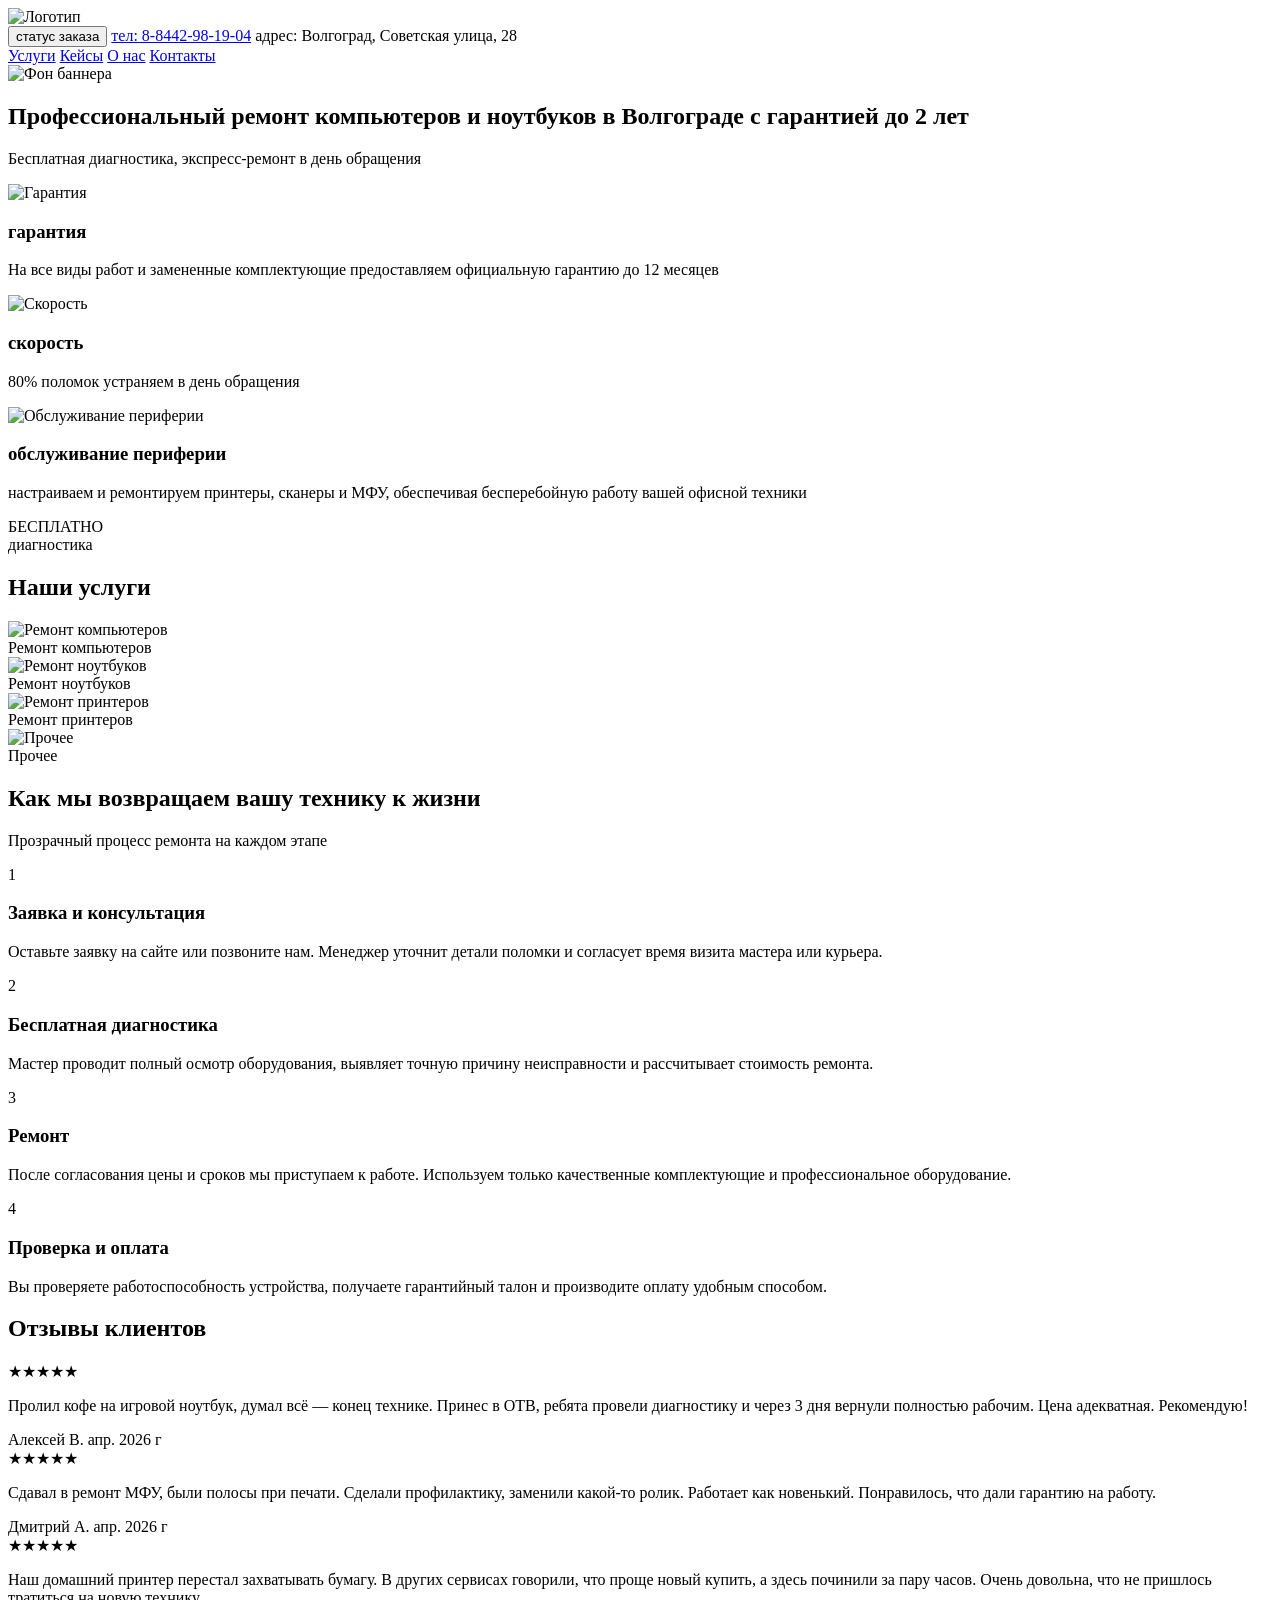
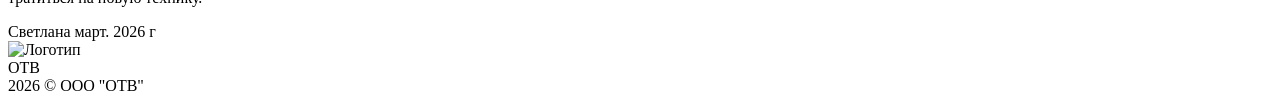
==== index.html @ 926a8d76 "Add files via upload" ====
<!DOCTYPE html>
<html lang="ru">
<head>
    <meta charset="UTF-8">
    <meta name="viewport" content="width=device-width, initial-scale=1.0">
    <title>Ремонт компьютеров и ноутбуков в Волгограде</title>
    <link rel="stylesheet" href="css/global.css">
    <link rel="stylesheet" href="css/main-page.css">
</head>
<body>

<header class="site-header">
    <div class="header-container">
        <div class="logo">
            <img src="img/logo.png" alt="Логотип">
        </div>
        <div class="header-right">
            <div class="header-top">
                <button class="btn-status" id="orderStatusBtn">статус заказа</button>
                <a href="tel:+78442981904" class="header-phone">тел: 8-8442-98-19-04</a>
                <span class="header-address">адрес: Волгоград, Советская улица, 28</span>
            </div>
            <nav class="navigation">
                <a href="services.html">Услуги</a>
                <a href="cases.html">Кейсы</a>
                <a href="about.html">О нас</a>
                <a href="contacts.html">Контакты</a>
            </nav>
        </div>
    </div>
</header>

<main>
    <section class="hero-banner">
        <div class="hero-bg">
            <img src="img/hero-bg.png" alt="Фон баннера">
        </div>
        <div class="hero-content">
            <h1>Профессиональный ремонт компьютеров и ноутбуков в Волгограде с гарантией до 2 лет</h1>
            <p>Бесплатная диагностика, экспресс-ремонт в день обращения</p>
        </div>
    </section>

    <section class="advantages">
        <div class="advantages-container">
            <div class="advantage-item">
                <div class="advantage-icon">
                    <img src="img/icon-warranty.png" alt="Гарантия">
                </div>
                <h3>гарантия</h3>
                <p>На все виды работ и замененные комплектующие предоставляем официальную гарантию до 12 месяцев</p>
            </div>

            <div class="advantage-item">
                <div class="advantage-icon">
                    <img src="img/icon-speed.png" alt="Скорость">
                </div>
                <h3>скорость</h3>
                <p>80% поломок устраняем в день обращения</p>
            </div>

            <div class="advantage-item">
                <div class="advantage-icon">
                    <img src="img/icon-service.png" alt="Обслуживание периферии">
                </div>
                <h3>обслуживание периферии</h3>
                <p>настраиваем и ремонтируем принтеры, сканеры и МФУ, обеспечивая бесперебойную работу вашей офисной техники</p>
            </div>

            <div class="advantage-item advantage-promo">
                <div class="promo-title">БЕСПЛАТНО</div>
                <div class="promo-subtitle">диагностика</div>
            </div>
        </div>
    </section>

    <section class="services-overview">
        <h2>Наши услуги</h2>
        <div class="services-grid">
            <div class="service-card">
                <div class="service-img">
                    <img src="img/service-pc.png" alt="Ремонт компьютеров" loading="lazy">
                </div>
                <div class="service-title">Ремонт компьютеров</div>
            </div>

            <div class="service-card">
                <div class="service-img">
                    <img src="img/service-laptop.png" alt="Ремонт ноутбуков" loading="lazy">
                </div>
                <div class="service-title">Ремонт ноутбуков</div>
            </div>

            <div class="service-card">
                <div class="service-img">
                    <img src="img/service-printer.png" alt="Ремонт принтеров" loading="lazy">
                </div>
                <div class="service-title">Ремонт принтеров</div>
            </div>

            <div class="service-card">
                <div class="service-img">
                    <img src="img/service-other.png" alt="Прочее" loading="lazy">
                </div>
                <div class="service-title">Прочее</div>
            </div>
        </div>
    </section>

    <section class="workflow">
        <div class="workflow-container">
            <h2>Как мы возвращаем вашу технику к жизни</h2>
            <p class="workflow-subtitle">Прозрачный процесс ремонта на каждом этапе</p>

            <div class="steps-grid">
                <div class="step-card">
                    <div class="step-number">1</div>
                    <h3>Заявка и консультация</h3>
                    <p>Оставьте заявку на сайте или позвоните нам. Менеджер уточнит детали поломки и согласует время визита мастера или курьера.</p>
                </div>

                <div class="step-card">
                    <div class="step-number">2</div>
                    <h3>Бесплатная диагностика</h3>
                    <p>Мастер проводит полный осмотр оборудования, выявляет точную причину неисправности и рассчитывает стоимость ремонта.</p>
                </div>

                <div class="step-card">
                    <div class="step-number">3</div>
                    <h3>Ремонт</h3>
                    <p>После согласования цены и сроков мы приступаем к работе. Используем только качественные комплектующие и профессиональное оборудование.</p>
                </div>

                <div class="step-card">
                    <div class="step-number">4</div>
                    <h3>Проверка и оплата</h3>
                    <p>Вы проверяете работоспособность устройства, получаете гарантийный талон и производите оплату удобным способом.</p>
                </div>
            </div>
        </div>
    </section>

    <section class="reviews">
        <div class="reviews-container">
            <h2>Отзывы клиентов</h2>
            <div class="reviews-grid">
                <div class="review-card">
                    <div class="stars">★★★★★</div>
                    <p class="review-text">Пролил кофе на игровой ноутбук, думал всё — конец технике. Принес в ОТВ, ребята провели диагностику и через 3 дня вернули полностью рабочим. Цена адекватная. Рекомендую!</p>
                    <div class="review-footer">
                        <span class="author-name">Алексей В.</span>
                        <span class="review-date">апр. 2026 г</span>
                    </div>
                </div>

                <div class="review-card">
                    <div class="stars">★★★★★</div>
                    <p class="review-text">Сдавал в ремонт МФУ, были полосы при печати. Сделали профилактику, заменили какой-то ролик. Работает как новенький. Понравилось, что дали гарантию на работу.</p>
                    <div class="review-footer">
                        <span class="author-name">Дмитрий А.</span>
                        <span class="review-date">апр. 2026 г</span>
                    </div>
                </div>

                <div class="review-card">
                    <div class="stars">★★★★★</div>
                    <p class="review-text">Наш домашний принтер перестал захватывать бумагу. В других сервисах говорили, что проще новый купить, а здесь починили за пару часов. Очень довольна, что не пришлось тратиться на новую технику.</p>
                    <div class="review-footer">
                        <span class="author-name">Светлана</span>
                        <span class="review-date">март. 2026 г</span>
                    </div>
                </div>
            </div>
        </div>
    </section>
</main>

<footer class="site-footer">
    <div class="footer-container">
        <div class="footer-logo-block">
            <div class="footer-logo">
                <img src="img/logo.png" alt="Логотип">
            </div>
            <span class="footer-brand">ОТВ</span>
        </div>
        <div class="footer-copy">2026 © ООО "ОТВ"</div>
    </div>
</footer>

<script src="js/global.js"></script>
</body>
</html>
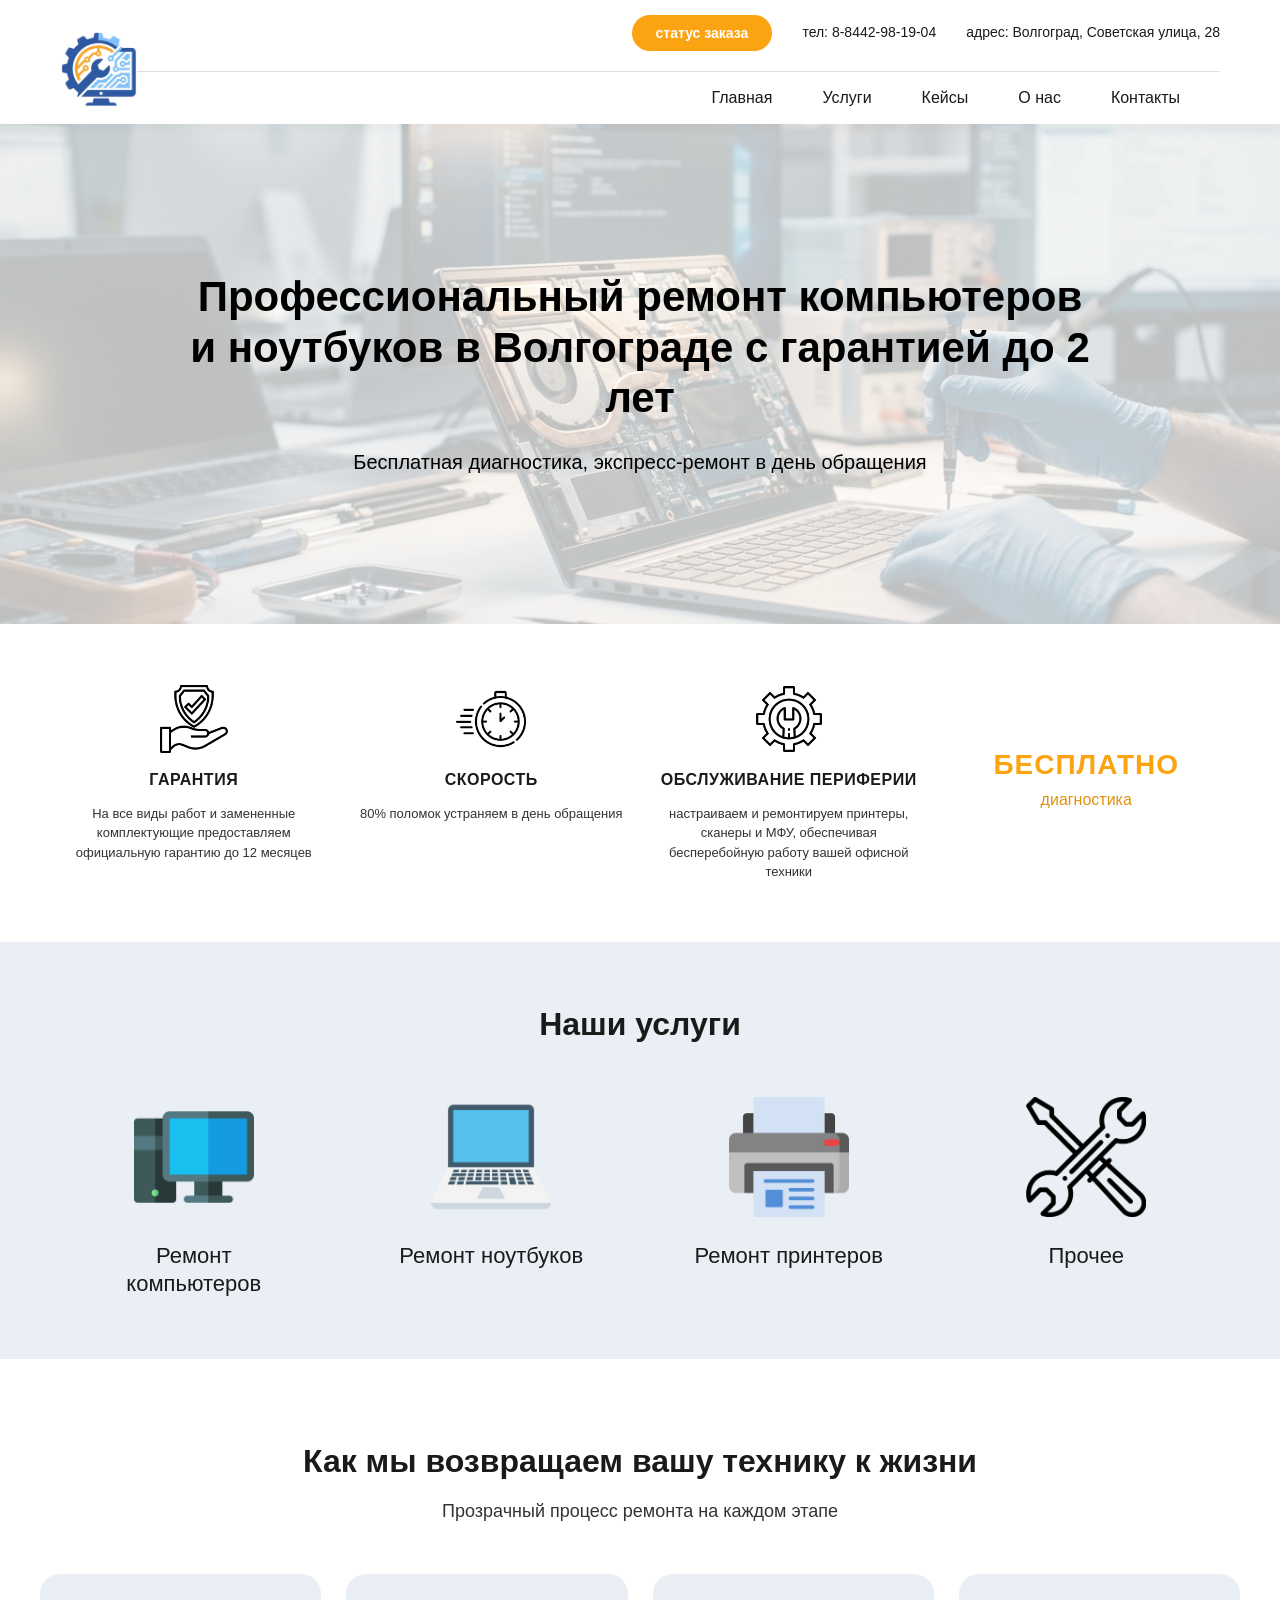
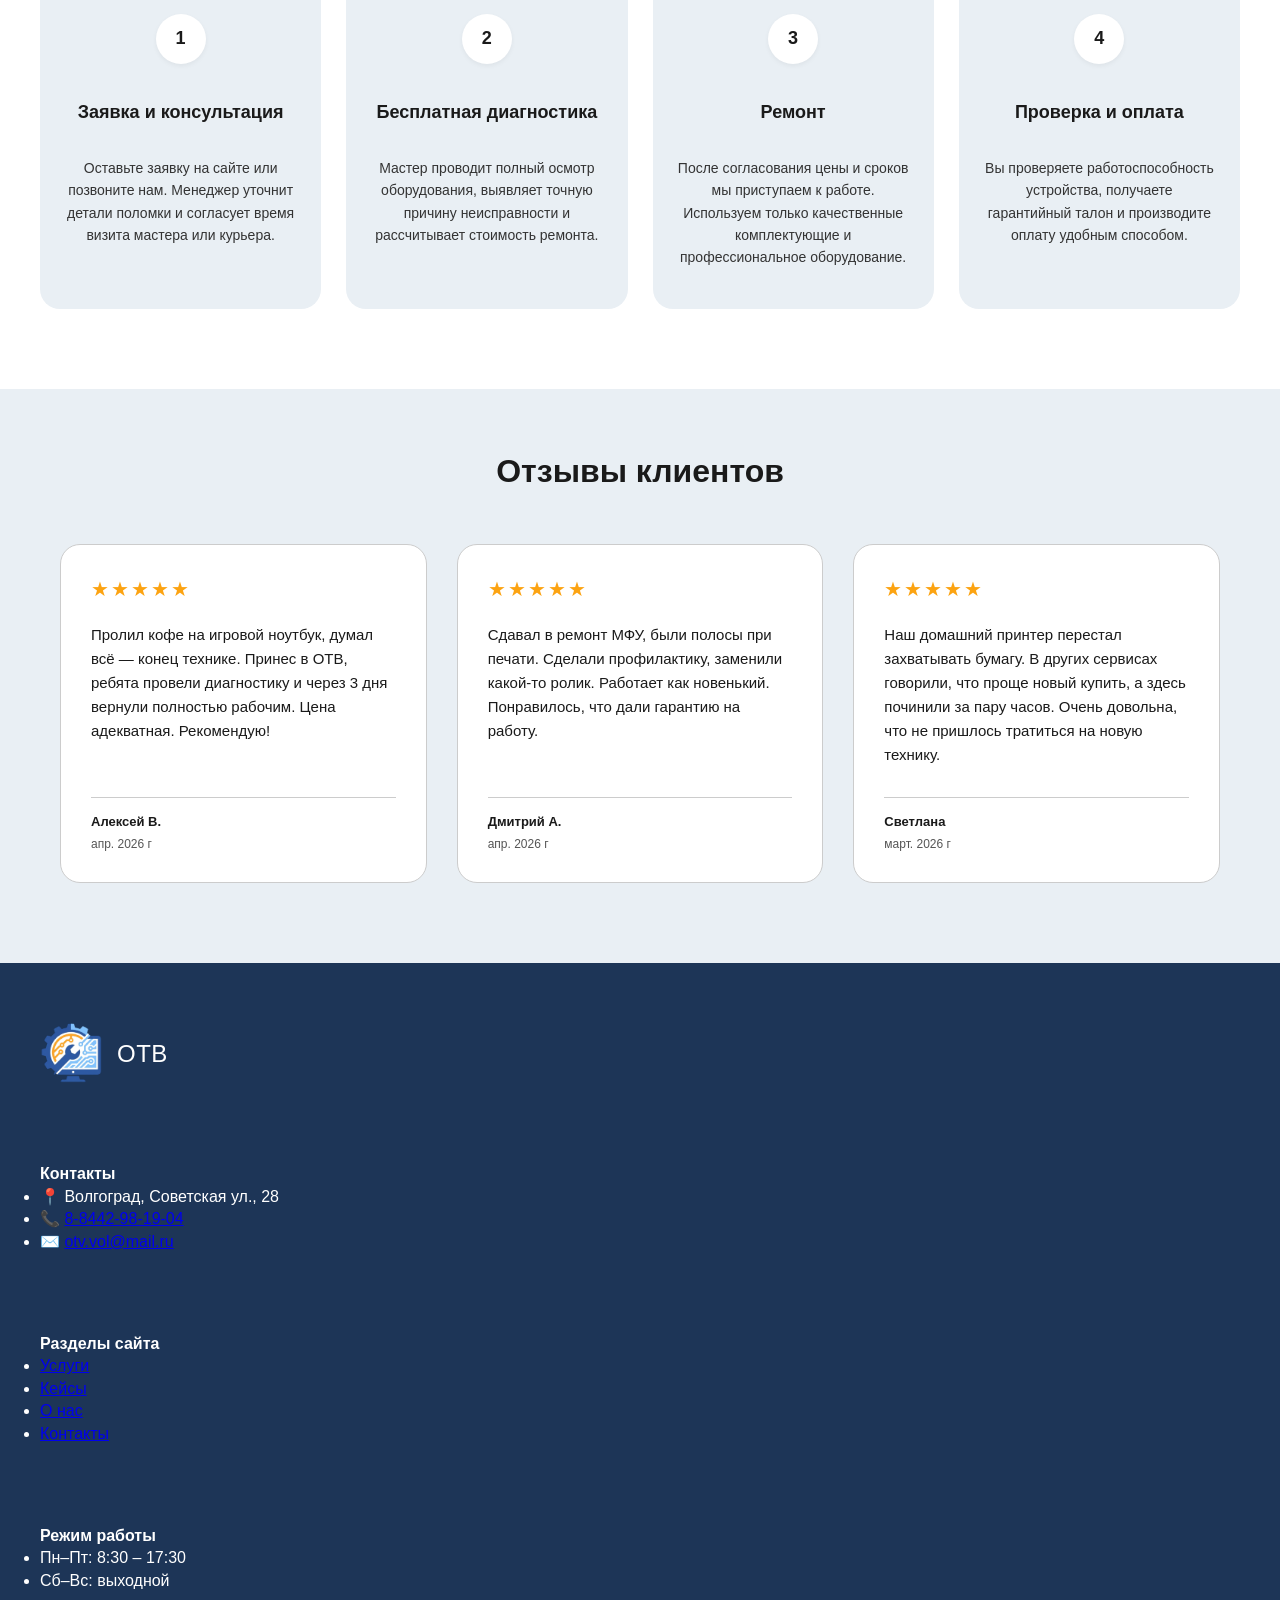
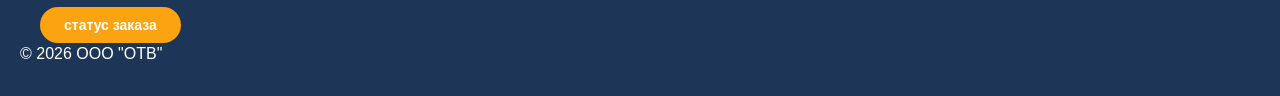
==== commit 37119f5e: "Update index.html" ====
--- a/index.html
+++ b/index.html
@@ -4,6 +4,7 @@
     <meta charset="UTF-8">
     <meta name="viewport" content="width=device-width, initial-scale=1.0">
     <title>Ремонт компьютеров и ноутбуков в Волгограде</title>
+    <link rel="icon" href="data:image/svg+xml,<svg xmlns='http://www.w3.org/2000/svg' viewBox='0 0 100 100'><text y='.9em' font-size='90'>🔧</text></svg>">
     <link rel="stylesheet" href="css/global.css">
     <link rel="stylesheet" href="css/main-page.css">
 </head>
@@ -21,6 +22,7 @@
                 <span class="header-address">адрес: Волгоград, Советская улица, 28</span>
             </div>
             <nav class="navigation">
+                <a href="index.html" class="active">Главная</a>
                 <a href="services.html">Услуги</a>
                 <a href="cases.html">Кейсы</a>
                 <a href="about.html">О нас</a>
@@ -50,7 +52,6 @@
                 <h3>гарантия</h3>
                 <p>На все виды работ и замененные комплектующие предоставляем официальную гарантию до 12 месяцев</p>
             </div>
-
             <div class="advantage-item">
                 <div class="advantage-icon">
                     <img src="img/icon-speed.png" alt="Скорость">
@@ -58,7 +59,6 @@
                 <h3>скорость</h3>
                 <p>80% поломок устраняем в день обращения</p>
             </div>
-
             <div class="advantage-item">
                 <div class="advantage-icon">
                     <img src="img/icon-service.png" alt="Обслуживание периферии">
@@ -66,7 +66,6 @@
                 <h3>обслуживание периферии</h3>
                 <p>настраиваем и ремонтируем принтеры, сканеры и МФУ, обеспечивая бесперебойную работу вашей офисной техники</p>
             </div>
-
             <div class="advantage-item advantage-promo">
                 <div class="promo-title">БЕСПЛАТНО</div>
                 <div class="promo-subtitle">диагностика</div>
@@ -83,21 +82,18 @@
                 </div>
                 <div class="service-title">Ремонт компьютеров</div>
             </div>
-
             <div class="service-card">
                 <div class="service-img">
                     <img src="img/service-laptop.png" alt="Ремонт ноутбуков" loading="lazy">
                 </div>
                 <div class="service-title">Ремонт ноутбуков</div>
             </div>
-
             <div class="service-card">
                 <div class="service-img">
                     <img src="img/service-printer.png" alt="Ремонт принтеров" loading="lazy">
                 </div>
                 <div class="service-title">Ремонт принтеров</div>
             </div>
-
             <div class="service-card">
                 <div class="service-img">
                     <img src="img/service-other.png" alt="Прочее" loading="lazy">
@@ -111,26 +107,22 @@
         <div class="workflow-container">
             <h2>Как мы возвращаем вашу технику к жизни</h2>
             <p class="workflow-subtitle">Прозрачный процесс ремонта на каждом этапе</p>
-
             <div class="steps-grid">
                 <div class="step-card">
                     <div class="step-number">1</div>
                     <h3>Заявка и консультация</h3>
                     <p>Оставьте заявку на сайте или позвоните нам. Менеджер уточнит детали поломки и согласует время визита мастера или курьера.</p>
                 </div>
-
                 <div class="step-card">
                     <div class="step-number">2</div>
                     <h3>Бесплатная диагностика</h3>
                     <p>Мастер проводит полный осмотр оборудования, выявляет точную причину неисправности и рассчитывает стоимость ремонта.</p>
                 </div>
-
                 <div class="step-card">
                     <div class="step-number">3</div>
                     <h3>Ремонт</h3>
                     <p>После согласования цены и сроков мы приступаем к работе. Используем только качественные комплектующие и профессиональное оборудование.</p>
                 </div>
-
                 <div class="step-card">
                     <div class="step-number">4</div>
                     <h3>Проверка и оплата</h3>
@@ -152,7 +144,6 @@
                         <span class="review-date">апр. 2026 г</span>
                     </div>
                 </div>
-
                 <div class="review-card">
                     <div class="stars">★★★★★</div>
                     <p class="review-text">Сдавал в ремонт МФУ, были полосы при печати. Сделали профилактику, заменили какой-то ролик. Работает как новенький. Понравилось, что дали гарантию на работу.</p>
@@ -161,7 +152,6 @@
                         <span class="review-date">апр. 2026 г</span>
                     </div>
                 </div>
-
                 <div class="review-card">
                     <div class="stars">★★★★★</div>
                     <p class="review-text">Наш домашний принтер перестал захватывать бумагу. В других сервисах говорили, что проще новый купить, а здесь починили за пару часов. Очень довольна, что не пришлось тратиться на новую технику.</p>
@@ -177,16 +167,46 @@
 
 <footer class="site-footer">
     <div class="footer-container">
-        <div class="footer-logo-block">
-            <div class="footer-logo">
-                <img src="img/logo.png" alt="Логотип">
-            </div>
-            <span class="footer-brand">ОТВ</span>
-        </div>
-        <div class="footer-copy">2026 © ООО "ОТВ"</div>
+        <div class="footer-column">
+            <div class="footer-logo-block">
+                <div class="footer-logo">
+                    <img src="img/logo.png" alt="Логотип">
+                </div>
+                <span class="footer-brand">ОТВ</span>
+            </div>
+        </div>
+        <div class="footer-column">
+            <h4>Контакты</h4>
+            <ul class="footer-contacts">
+                <li><span>📍</span> Волгоград, Советская ул., 28</li>
+                <li><span>📞</span> <a href="tel:+78442981904">8-8442-98-19-04</a></li>
+                <li><span>✉️</span> <a href="mailto:otv.vol@mail.ru">otv.vol@mail.ru</a></li>
+            </ul>
+        </div>
+        <div class="footer-column">
+            <h4>Разделы сайта</h4>
+            <ul class="footer-nav">
+                <li><a href="services.html">Услуги</a></li>
+                <li><a href="cases.html">Кейсы</a></li>
+                <li><a href="about.html">О нас</a></li>
+                <li><a href="contacts.html">Контакты</a></li>
+            </ul>
+        </div>
+        <div class="footer-column">
+            <h4>Режим работы</h4>
+            <ul class="footer-schedule">
+                <li>Пн–Пт: 8:30 – 17:30</li>
+                <li>Сб–Вс: выходной</li>
+            </ul>
+            <button class="btn-status" id="orderStatusBtnFooter" style="margin-top: 15px;">статус заказа</button>
+        </div>
+    </div>
+    <div class="footer-bottom">
+        © 2026 ООО "ОТВ"
     </div>
 </footer>
 
+<button id="scrollTopBtn" class="scroll-top" style="display: none;" aria-label="Наверх">↑</button>
 <script src="js/global.js"></script>
 </body>
-</html>+</html>
--- a/css/global.css
+++ b/css/global.css
@@ -0,0 +1,389 @@
+:root {
+  --primary-color: #fca311;
+  --text-color: #1a1a1a;
+  --text-muted: #555555;
+  --bg-light: #ffffff;
+  --font-family: "Segoe UI", Tahoma, Geneva, Verdana, sans-serif;
+}
+
+* {
+  box-sizing: border-box;
+  margin: 0;
+  padding: 0;
+}
+
+body {
+  font-family: var(--font-family);
+  color: var(--text-color);
+  background-color: var(--bg-light);
+  line-height: 1.4;
+}
+
+.site-header {
+  background-color: #ffffff;
+  box-shadow: 0 4px 12px rgba(0, 0, 0, 0.05);
+  padding-top: 15px;
+}
+
+.header-container {
+  max-width: 1200px;
+  margin: 0 auto;
+  display: flex;
+  align-items: center;
+  justify-content: space-between;
+  padding: 0 20px;
+}
+
+.logo img {
+  height: 75px;
+  width: auto;
+  display: block;
+}
+
+.header-right {
+  flex-grow: 1;
+  display: flex;
+  flex-direction: column;
+  align-items: flex-end;
+  gap: 15px;
+}
+
+.header-top {
+  display: flex;
+  align-items: center;
+  gap: 30px;
+  font-size: 14px;
+}
+
+.btn-status {
+  background-color: var(--primary-color);
+  color: #ffffff;
+  border: none;
+  padding: 10px 24px;
+  border-radius: 20px;
+  cursor: pointer;
+  font-weight: 600;
+  font-size: 14px;
+  text-transform: lowercase;
+  transition: background-color 0.2s ease;
+}
+
+.btn-status:hover {
+  background-color: #e0920f;
+}
+
+.header-phone {
+  color: var(--text-color);
+  text-decoration: none;
+  font-weight: 500;
+}
+
+.header-address {
+  color: var(--text-color);
+}
+
+.navigation {
+  display: flex;
+  gap: 50px;
+  width: 100%;
+  justify-content: flex-end;
+  border-top: 1px solid #e0e0e0;
+  padding: 15px 40px 15px 0;
+  margin-top: 5px;
+}
+
+.navigation a {
+  color: var(--text-color);
+  text-decoration: none;
+  font-size: 16px;
+  font-weight: 500;
+  transition: color 0.2s ease;
+}
+
+.navigation a:hover {
+  color: var(--primary-color);
+}
+
+.site-footer {
+  background-color: #1d3557;
+  color: #ffffff;
+  padding: 60px 20px 30px 20px;
+}
+
+.footer-container {
+  max-width: 1200px;
+  margin: 0 auto;
+  display: flex;
+  flex-direction: column;
+  align-items: flex-start;
+  gap: 80px;
+}
+
+.footer-logo-block {
+  display: flex;
+  align-items: center;
+  gap: 15px;
+}
+
+.footer-logo img {
+  height: 60px;
+  width: auto;
+  display: block;
+}
+
+.footer-brand {
+  font-size: 24px;
+  font-weight: 500;
+  letter-spacing: 0.5px;
+}
+
+.footer-copy {
+  width: 100%;
+  text-align: center;
+  font-size: 13px;
+  color: #cccccc;
+}
+
+@media (max-width: 768px) {
+  .header-container {
+    flex-direction: column;
+    gap: 15px;
+    text-align: center;
+  }
+  .header-right {
+    align-items: center;
+    width: 100%;
+  }
+  .header-top {
+    flex-direction: column;
+    gap: 12px;
+  }
+  .navigation {
+    justify-content: center;
+    padding: 15px 0;
+    gap: 25px;
+  }
+  .footer-container {
+    align-items: center;
+    gap: 50px;
+  }
+}
+
+.status-modal-overlay {
+    position: fixed;
+    top: 0;
+    left: 0;
+    width: 100%;
+    height: 100%;
+    background-color: rgba(0, 0, 0, 0.6);
+    display: flex;
+    align-items: center;
+    justify-content: center;
+    z-index: 1000;
+    opacity: 0;
+    pointer-events: none;
+    transition: opacity 0.3s ease;
+    padding: 20px;
+}
+
+.status-modal-overlay.open {
+    opacity: 1;
+    pointer-events: auto;
+}
+
+.status-modal-window {
+    background-color: #ffffff;
+    width: 100%;
+    max-width: 520px;
+    border-radius: 20px;
+    padding: 40px;
+    position: relative;
+    box-shadow: 0 10px 30px rgba(0,0,0,0.15);
+    color: #000000;
+}
+
+.status-modal-close {
+    position: absolute;
+    top: 20px;
+    right: 25px;
+    background: none;
+    border: none;
+    font-size: 32px;
+    color: #999999;
+    cursor: pointer;
+    line-height: 1;
+    transition: color 0.2s ease;
+}
+
+.status-modal-close:hover {
+    color: #333333;
+}
+
+.modal-state {
+    display: none;
+}
+
+.modal-state.active {
+    display: block;
+}
+
+.status-modal-window h2 {
+    font-size: 26px;
+    font-weight: 800;
+    margin-bottom: 12px;
+    line-height: 1.3;
+}
+
+.modal-subtitle {
+    font-size: 14px;
+    color: #444444;
+    line-height: 1.5;
+    margin-bottom: 30px;
+}
+
+.modal-form {
+    display: flex;
+    flex-direction: column;
+    gap: 20px;
+    margin-bottom: 25px;
+}
+
+.modal-group {
+    display: flex;
+    flex-direction: column;
+    gap: 8px;
+}
+
+.modal-group label {
+    font-size: 14px;
+    font-weight: 600;
+    color: #1a1a1a;
+}
+
+.modal-group input {
+    border: 2px solid #5294e2;
+    border-radius: 6px;
+    padding: 12px 15px;
+    font-size: 15px;
+    font-family: inherit;
+    outline: none;
+    transition: border-color 0.2s ease;
+}
+
+.modal-group input:focus {
+    border-color: #1d3557;
+}
+
+.modal-submit-btn,
+.modal-close-btn {
+    background-color: #fca311;
+    color: #ffffff;
+    border: none;
+    padding: 14px;
+    border-radius: 30px;
+    font-size: 16px;
+    font-weight: 600;
+    cursor: pointer;
+    transition: background-color 0.2s ease;
+    width: 100%;
+    margin-top: 10px;
+    text-align: center;
+}
+
+.modal-submit-btn:hover,
+.modal-close-btn:hover {
+    background-color: #e0920f;
+}
+
+.modal-hint {
+    font-size: 12px;
+    color: #666666;
+    line-height: 1.5;
+    border-top: 1px solid #e9eff4;
+    padding-top: 15px;
+}
+
+.result-device-info {
+    font-size: 16px;
+    margin-bottom: 20px;
+}
+
+.status-badge {
+    display: inline-flex;
+    align-items: center;
+    gap: 10px;
+    padding: 12px 20px;
+    border-radius: 8px;
+    font-weight: 700;
+    font-size: 15px;
+    margin-bottom: 25px;
+    width: 100%;
+}
+
+.status-waiting { background-color: #fff3cd; color: #856404; }
+.status-diag { background-color: #cce5ff; color: #004085; }
+.status-parts { background-color: #e2e3e5; color: #383d41; }
+.status-progress { background-color: #d1ecf1; color: #0c5460; }
+.status-ready { background-color: #d4edda; color: #155724; }
+.status-delivered { background-color: #e8e8e8; color: #6c757d; }
+
+.result-details {
+    background-color: #e9eff4;
+    border-radius: 10px;
+    padding: 20px;
+    margin-bottom: 30px;
+    display: flex;
+    flex-direction: column;
+    gap: 12px;
+    font-size: 14px;
+    line-height: 1.5;
+}
+
+@media (max-width: 576px) {
+    .status-modal-window {
+        padding: 30px 20px;
+    }
+    .status-modal-window h2 {
+        font-size: 22px;
+    }
+}
+
+/* Стили для кастомного уведомления */
+.custom-toast {
+    position: fixed;
+    bottom: -100px; /* Изначально спрятано внизу */
+    left: 50%;
+    transform: translateX(-50%);
+    background: #1e293b; /* Темно-синий подвал сайта */
+    color: #ffffff;
+    padding: 16px 28px;
+    border-radius: 12px;
+    box-shadow: 0 10px 25px rgba(0, 0, 0, 0.3);
+    border-left: 5px solid #ff9e1b; /* Твой фирменный оранжевый цвет */
+    z-index: 9999;
+    transition: bottom 0.4s cubic-bezier(0.175, 0.885, 0.32, 1.275);
+    min-width: 300px;
+    max-width: 90%;
+}
+
+/* Класс, который будет добавлять JavaScript для показа */
+.custom-toast.show {
+    bottom: 30px; /* Плавно выплывает наверх */
+}
+
+.toast-content {
+    display: flex;
+    align-items: center;
+    gap: 12px;
+}
+
+.toast-icon {
+    font-size: 20px;
+}
+
+#toastMessage {
+    margin: 0;
+    font-size: 15px;
+    line-height: 1.4;
+    font-family: inherit;
+}
--- a/css/main-page.css
+++ b/css/main-page.css
@@ -0,0 +1,352 @@
+.hero-banner {
+  position: relative;
+  height: 500px;
+  display: flex;
+  align-items: center;
+  justify-content: center;
+  text-align: center;
+  overflow: hidden;
+  color: #000000;
+  padding: 0 20px;
+}
+
+.hero-bg {
+  position: absolute;
+  top: 0;
+  left: 0;
+  width: 100%;
+  height: 100%;
+  z-index: 1;
+}
+
+.hero-bg img {
+  width: 100%;
+  height: 100%;
+  object-fit: cover;
+  filter: opacity(0.25) grayscale(0.2);
+}
+
+.hero-content {
+  position: relative;
+  z-index: 2;
+  max-width: 900px;
+}
+
+.hero-content h1 {
+  font-size: 42px;
+  font-weight: 700;
+  margin-bottom: 25px;
+  line-height: 1.2;
+}
+
+.hero-content p {
+  font-size: 20px;
+  font-weight: 500;
+}
+
+.advantages {
+  padding: 60px 0;
+  background-color: #ffffff;
+}
+
+.advantages-container {
+  max-width: 1200px;
+  margin: 0 auto;
+  display: grid;
+  grid-template-columns: repeat(4, 1fr);
+  gap: 30px;
+  padding: 0 20px;
+}
+
+.advantage-item {
+  text-align: center;
+  display: flex;
+  flex-direction: column;
+  align-items: center;
+}
+
+.advantage-icon {
+  height: 70px;
+  margin-bottom: 15px;
+  display: flex;
+  align-items: center;
+  justify-content: center;
+}
+
+.advantage-icon img {
+  height: 100%;
+  width: auto;
+}
+
+.advantage-item h3 {
+  font-size: 16px;
+  text-transform: uppercase;
+  font-weight: 700;
+  margin-bottom: 12px;
+  letter-spacing: 0.5px;
+}
+
+.advantage-item p {
+  font-size: 13px;
+  color: #333333;
+  line-height: 1.5;
+}
+
+.advantage-promo {
+  justify-content: center;
+  padding-bottom: 10px;
+}
+
+.promo-title {
+  font-size: 28px;
+  font-weight: 800;
+  color: var(--primary-color);
+  text-transform: uppercase;
+  letter-spacing: 1px;
+  margin-bottom: 5px;
+}
+
+.promo-subtitle {
+  font-size: 16px;
+  color: #e0920f;
+}
+
+.services-overview {
+  background-color: #e9eff4;
+  padding: 60px 0;
+  text-align: center;
+}
+
+.services-overview h2 {
+  font-size: 32px;
+  font-weight: 700;
+  margin-bottom: 50px;
+}
+
+.services-grid {
+  max-width: 1200px;
+  margin: 0 auto;
+  display: grid;
+  grid-template-columns: repeat(4, 1fr);
+  gap: 30px;
+  padding: 0 20px;
+}
+
+.service-card {
+  display: flex;
+  flex-direction: column;
+  align-items: center;
+}
+
+.service-img {
+  height: 120px;
+  margin-bottom: 25px;
+  display: flex;
+  align-items: center;
+  justify-content: center;
+}
+
+.service-img img {
+  height: 100%;
+  width: auto;
+  object-fit: contain;
+}
+
+.service-title {
+  font-size: 22px;
+  font-weight: 500;
+  line-height: 1.3;
+  max-width: 200px;
+}
+
+.workflow {
+  background-color: #ffffff;
+  padding: 80px 20px;
+  text-align: center;
+}
+
+.workflow-container {
+  max-width: 1200px;
+  margin: 0 auto;
+}
+
+.workflow h2 {
+  font-size: 32px;
+  font-weight: 700;
+  margin-bottom: 15px;
+}
+
+.workflow-subtitle {
+  font-size: 18px;
+  color: #333333;
+  margin-bottom: 50px;
+}
+
+.steps-grid {
+  display: grid;
+  grid-template-columns: repeat(4, 1fr);
+  gap: 25px;
+}
+
+.step-card {
+  background-color: #e9eff4;
+  border-radius: 20px;
+  padding: 40px 25px;
+  text-align: center;
+  display: flex;
+  flex-direction: column;
+  align-items: center;
+}
+
+.step-number {
+  background-color: #ffffff;
+  width: 50px;
+  height: 50px;
+  border-radius: 50%;
+  display: flex;
+  align-items: center;
+  justify-content: center;
+  font-size: 18px;
+  font-weight: 600;
+  margin-bottom: 25px;
+  box-shadow: 0 2px 5px rgba(0, 0, 0, 0.05);
+}
+
+.step-card h3 {
+  font-size: 18px;
+  font-weight: 700;
+  margin-bottom: 20px;
+  line-height: 1.3;
+  min-height: 48px;
+  display: flex;
+  align-items: center;
+  justify-content: center;
+}
+
+.step-card p {
+  font-size: 14px;
+  color: #333333;
+  line-height: 1.6;
+}
+
+.reviews {
+  background-color: #e9eff4;
+  padding: 60px 0 80px 0;
+  text-align: center;
+}
+
+.reviews-container {
+  max-width: 1200px;
+  margin: 0 auto;
+}
+
+.reviews h2 {
+  font-size: 32px;
+  font-weight: 700;
+  margin-bottom: 50px;
+}
+
+.reviews-grid {
+  display: grid;
+  grid-template-columns: repeat(3, 1fr);
+  gap: 30px;
+  padding: 0 20px;
+}
+
+.review-card {
+  background-color: #ffffff;
+  border: 1px solid #cccccc;
+  border-radius: 20px;
+  padding: 30px;
+  display: flex;
+  flex-direction: column;
+  justify-content: space-between;
+  min-height: 320px;
+  text-align: left;
+}
+
+.stars {
+  color: #fca311;
+  font-size: 20px;
+  margin-bottom: 20px;
+  letter-spacing: 2px;
+}
+
+.review-text {
+  font-size: 15px;
+  line-height: 1.6;
+  color: #1a1a1a;
+  margin-bottom: 30px;
+  flex-grow: 1;
+}
+
+.review-footer {
+  border-top: 1px solid #cccccc;
+  padding-top: 15px;
+  display: flex;
+  flex-direction: column;
+  gap: 5px;
+}
+
+.author-name {
+  font-size: 13px;
+  font-weight: 600;
+  color: #1a1a1a;
+}
+
+.review-date {
+  font-size: 12px;
+  color: #555555;
+}
+
+@media (max-width: 992px) {
+  .hero-content h1 {
+    font-size: 32px;
+  }
+  
+  .hero-content p {
+    font-size: 18px;
+  }
+
+  .advantages-container,
+  .services-grid,
+  .steps-grid {
+    grid-template-columns: repeat(2, 1fr);
+    gap: 40px;
+  }
+
+  .step-card h3 {
+    min-height: auto;
+  }
+
+  .reviews-grid {
+    grid-template-columns: 1fr;
+    gap: 25px;
+  }
+
+  .review-card {
+    min-height: auto;
+  }
+}
+
+@media (max-width: 576px) {
+  .hero-banner {
+    height: 400px;
+  }
+
+  .hero-content h1 {
+    font-size: 24px;
+  }
+
+  .advantages-container,
+  .services-grid,
+  .steps-grid {
+    grid-template-columns: 1fr;
+  }
+
+  .services-overview h2,
+  .workflow h2,
+  .reviews h2 {
+    font-size: 26px;
+  }
+}
